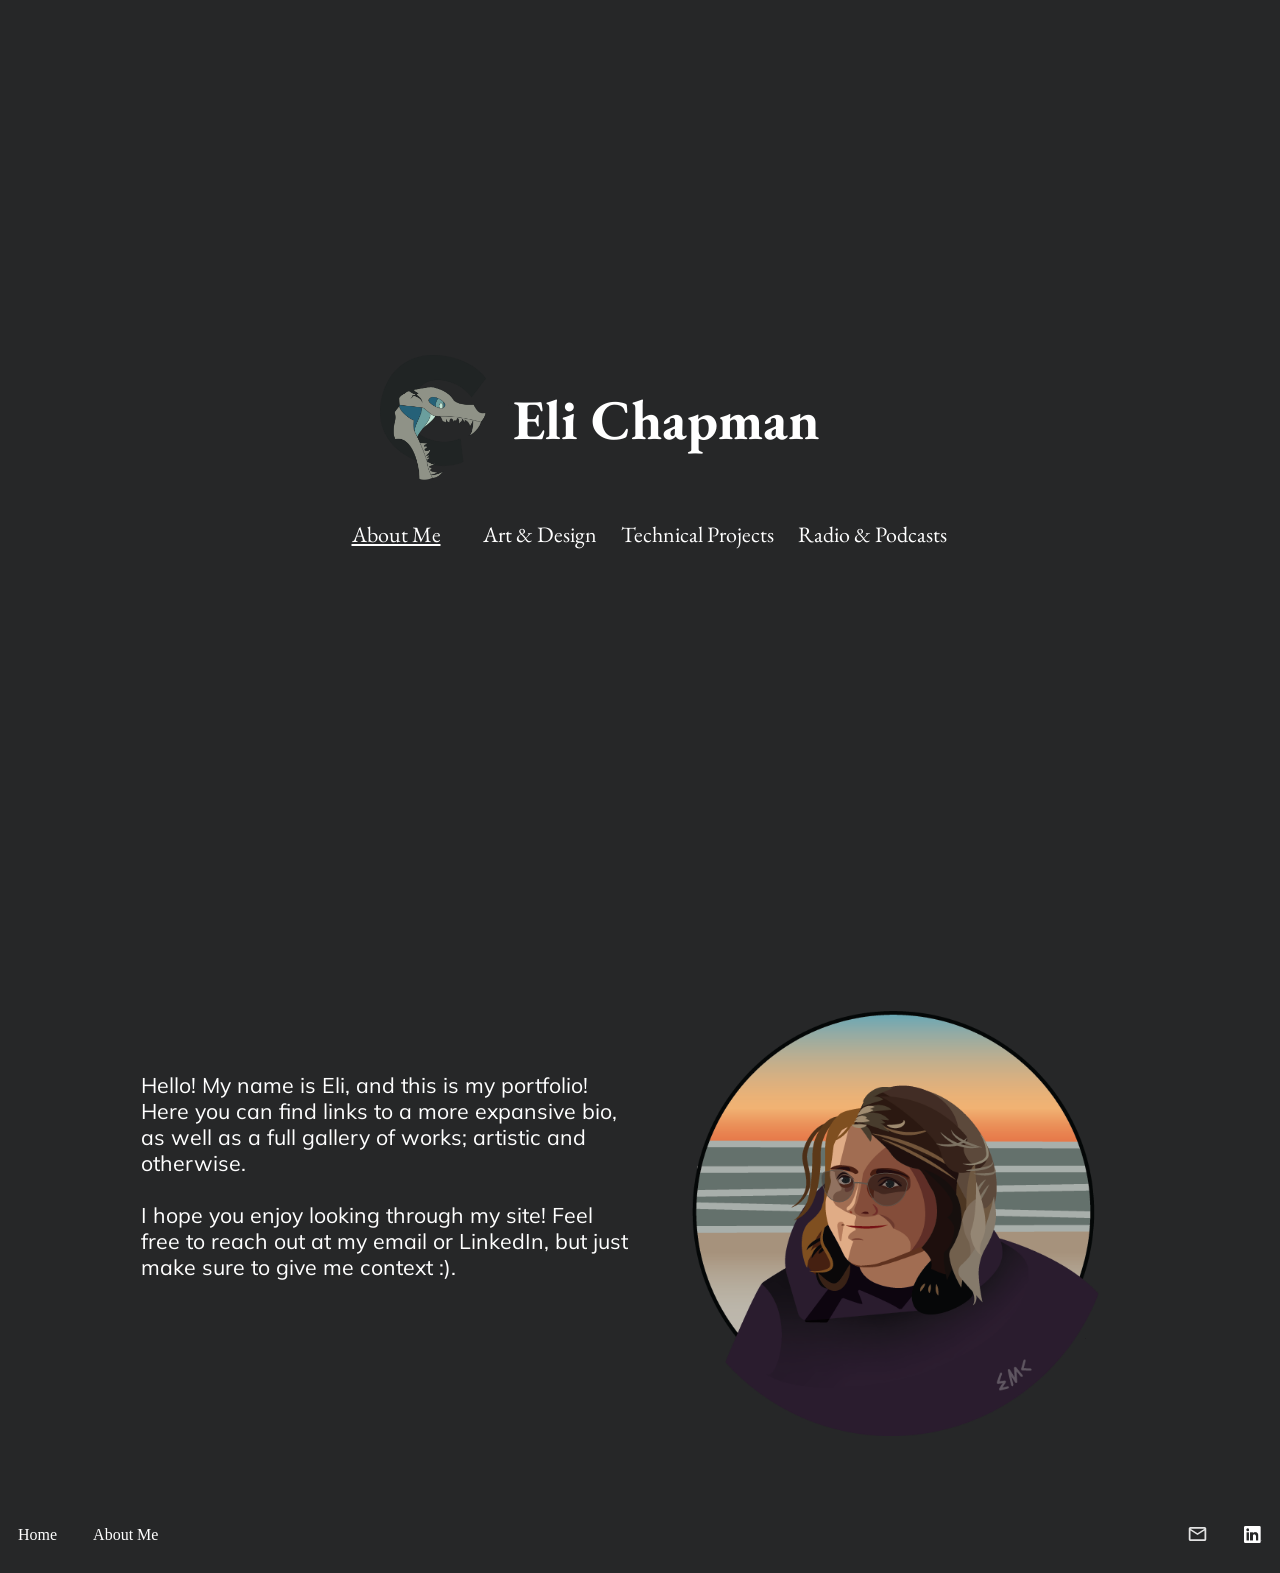
==== index.html @ 6dafadf7 "WIP HoH and JS descs" ====
<!--
Created by Eli Chapman
Last updated 3/26/25
Copyright 2025

Description: This is the index page for my personal portfolio page

Notes:
 - robots.txt is meant to stop general webcrawlers; art should be run through glaze/nightshade
 - fonts aquired from open foundry and google fonts

Sources:
- https://www.w3schools.com/css/ - CSS basics, includes all tabs on sidebar
- https://stackoverflow.com/questions/50455838/flexbox-not-full-width - flexbox stuff
- https://stackoverflow.com/questions/12048897/how-would-i-layer-an-element-below-another - position above/below
- https://www.w3schools.com/html/ - HTML basics, includes all tabs on sidebar
- https://www.w3schools.com/cssref/atrule_font-face.php - fonts
- https://developer.mozilla.org/en-US/docs/Web/CSS/CSS_fonts/Variable_fonts_guide - variable fonts
- https://www.w3schools.com/howto/howto_css_dropdown.asp
- https://www.w3.org/MarkUp/html3-tables/alignment.html - how to align horizontally in tables
- https://www.geeksforgeeks.org/html-align-attribute/ - why align is outdated
- https://www.dhiwise.com/post/html-open-link-in-new-tab-improve-user-navigation - going to a new tab when clicking a link
- https://www.w3schools.com/howto/howto_js_slideshow.asp - making a slideshow (for comics)
- https://www.w3schools.com/tags/tryit.asp?filename=tryhtml_link_mailto
- https://developer.mozilla.org/en-US/docs/Web/SVG/Attribute/viewBox
- https://stackoverflow.com/questions/24626908/how-to-get-rid-of-extra-space-below-svg-in-div-element
- https://stackoverflow.com/questions/15852401/how-to-reuse-the-html-code-in-every-html-page - potential code reuse
- https://www.w3schools.com/howto/howto_js_popup.asp
-https://www.w3schools.com/tags/tag_embed.asp
-https://help.figma.com/hc/en-us/articles/360039827134-Embed-files-and-prototypes
-https://www.w3schools.com/css/css_align.asp
-https://developer.mozilla.org/en-US/docs/Web/CSS/flex-grow
-->

<!DOCTYPE html>
<html>

<head>

    <title>Eli Chapman - Identity Through Art</title>
    <link rel="stylesheet" href="stylesheets/style1.css">
    <link rel="icon" href="images/Logo.png"> <!--favicon-->

</head>

<body style="overscroll-behavior: none;">

    <!--background image, will have things on top of it-->
    <img class="homepage-cover" src="images/porfolio-art/traditional/Sunset_Walk.png" style="z-index: -1;">

    <!--main layout of page-->
    <div class="flex-container" style="z-index: 0;">
        <!--blank div "box" is set to view height to allow seeing BG image-->
        <div style="height: 100vh; align-content: center;">
            <!--main menu is placed in the center of the empty box-->
            <table>
                <tr>
                    <td align="right">
                        <img src="images/Logo.png" style="height: 125px;">
                    </td>
                    <td align="left">
                        <!-- align is reccomended to be transfered into css -->
                        <h1>Eli Chapman</h1> 
                    </td>
                </tr>
                <tr>
                    <td colspan="2">
                        <!-- second table is used to align buttons across the colspan w/o depening on number -->
                        <table class="t-menu">
                            <tr>
                                <td>
                                    <button class="menu-button">
                                        <a href="./about.html">About Me</a>
                                    </button>
                                </td>
                                <td>
                                    <div class="dropdown">
                                        <button class="menu-button d-button">Art & Design</button>
                                        <div class="d-content">
                                            <a href="./traditional-art.html">Traditional</a>
                                            <a href="./digital-art.html">Digital</a>
                                            <a href="./comics.html">Comic</a>
                                        </div>
                                    </div>
                                </td>
                                <td>
                                    <div class="dropdown">
                                        <button class="menu-button d-button">Technical Projects</button>
                                        <div class="d-content">
                                            <a href="./ocean-of-magnolias.html">Ocean of Magnolias</a>
                                            <a href="./the-cafe.html">The Café</a>
                                            <a href="">More Coming Soon!</a>
                                        </div>
                                    </div>
                                </td>
                                <td>
                                    <div class="dropdown">
                                        <button class="menu-button d-button">Radio & Podcasts</button>
                                        <div class="d-content">
                                            <!-- noopener etc copied from https://www.dhiwise.com source to prevent some security concerns -->
                                            <a href="https://www.whitworthradio.com/" target="_blank" rel="noopener noreferrer">Whitworth Radio</a>
                                            <a href="https://open.spotify.com/show/3iHj1msCe6p6W4GeY8MZKP" target="_blank" rel="noopener noreferrer">A Very Normal Job Interview</a>
                                            <a href="https://open.spotify.com/show/7z2vKIqOejYljkPAVhijET" target="_blank" rel="noopener noreferrer">Diagnoses and Dragons</a>
                                            <a href="https://open.spotify.com/show/1VM0MpkA3njNZQ5J4aG63I" target="_blank" rel="noopener noreferrer">Incoming Broadcast...</a>
                                        </div>
                                    </div>
                                </td>
                            </tr>
                        </table>
                    </td>
                </tr>
            </table>
        </div>
        <!--second div "box" is set a grey background for text/images-->
        <div style="height: 600px; width: 100vw; background-color: rgb(38, 39, 40);" >
            <table style="width: 80vw; margin: auto;">
                <tr>
                    <td style="width: 50%;">
                        <p style="padding: 10px;">
                            Hello! My name is Eli, and this is my portfolio! Here you can find links to a more expansive bio, as well as a full gallery of works; artistic and otherwise.
                            <br><br>
                            I hope you enjoy looking through my site! Feel free to reach out at my email or LinkedIn, but just make sure to give me context :).
                        </p>
                    </td>
                    <td style="width: 50%;" align="center">
                        <img src="images/vectorized-photo.png" style="height: 425px; padding-top: 100px;" >
                    </td>
                </tr>
            </table>
            
        </div>
    </div>

    <!--bottom navbar-->
    <!--links to other sections of website are left, right is socials-->
    <div class="flex-container">
        <ul class="bottom-navbar" style="z-index: 1; width: 100vw;">
            <li class="left"><a href="./index.html">Home</a></li>
            <li class="left"><a href="./about.html">About Me</a></li>
            
            <li class="right"><a href="https://www.linkedin.com/in/eli-chapman-ffffff/"><img src="images/icons/linkedInlogo-tm.png" style="height: 17px; display: block;"></a></li>
            <!-- modified the viewbox manually, but still a bit funky. id like to fix in future -->
            <li class="right"><a href="mailto:elichap9@gmail.com"><svg xmlns="http://www.w3.org/2000/svg" height="21px" viewBox="0 -850 960 960" width="21px" fill="#e3e3e3" style="display: block;"><path d="M160-160q-33 0-56.5-23.5T80-240v-480q0-33 23.5-56.5T160-800h640q33 0 56.5 23.5T880-720v480q0 33-23.5 56.5T800-160H160Zm320-280L160-640v400h640v-400L480-440Zm0-80 320-200H160l320 200ZM160-640v-80 480-400Z"/></svg></a></li>
        </ul>
    </div>

</body>
</html>
---- stylesheets/style1.css ----
/* main css file for porfolio */

/* custom fonts */
@font-face {
    font-family: Mulish-Light;
    src: url(../fonts/Mulish-VariableFont_wght.ttf);
    font-variation-settings: "wght" 200; /* controls variable font settings for weight: wght */
}

@font-face {
    font-family: Garamond-Normal;
    src: url(../fonts/EBGaramond-VariableFont_wght.ttf);
    font-variation-settings: "wght" 150; /* controls variable font settings for weight: wght */
}

/* main style of text/page */
p, h3, .d-content a {
    font-family: Mulish-Light;
    color: #ffffff;
}

h1, h2, .menu-button {
    font-family: Garamond-Normal;
    color: #ffffff;
}

p {
    font-size: 16pt;
}

h1 {
    font-size: 56px;
}

h2 {
    font-size: 48px;
}

h3 {
    font-size: 10pt;
}

body {
    background-color: rgb(38, 39, 40);
    
}

/* background image; done as not background-image property for more control and future parallax */
.homepage-cover {
    width: 110vw;
    opacity: 50%; /* opacity on top of background is used here (as opposed to an overlay) for convenience */
    position: fixed; 
    top: -45vh; /* width and position are static so even while resizing it looks ok */
    left: -3vw;
}

/* flex container for main content organization */
.flex-container{
    display: flex;
    flex-flow: nowrap column;
    justify-content: space-between;
    align-items: center;
} /* still havent figured out how to take full width, centering seems to work ok? */

.gallery-flex-wrapper {
    display: flex;
    flex-flow: wrap row;
    align-items: left;
    width: 80%;
    margin: auto;
    justify-content: space-between;
    
}

.gallery-flex-wrapper .gallery-flex-container {
    display: flex;
    flex-flow: wrap column;
    align-items: center;
    width: 33.3333%;
    justify-content: normal;
    
    /* items base percentage width on thier parent */
} 

.gallery-flex-wrapper .gallery-flex-container-alt{
    width: auto;
} 

/* gim1 is a flex box to evenly space its children and add padding*/
.gimBox-s1{
    width: 98%;
    justify-content: space-between;
    display: flex;
    padding-bottom: 1.5%;

}

/* description text is hidden until called */
p.desc-text {
    display: none;
}


.gimBox-s2{
    /* width: 98%; */
    width: 33%;
    
}

.gimBox-s2 .gal-img{
    width: 100%;
    
}

/* broken and sad */
/* .gimBox-s2 .gal-img-novel{
    width: 200%;
}
/*
.gimBox-s2 .gal-spacer{
    display: block;
    width: 200px;
    height: auto;
    background-color: brown;
    width: 100%;
}

.gimBox-s2 .gal-spacer-active{
    /* display: inline; 
    background-color: brown; 
    width: 100%;
} */

/* navbar and children */
ul.bottom-navbar {
    list-style-type: none;
    margin: 0;
    padding: 0;
    background-color: rgb(38, 39, 40);   
    overflow: hidden; 
}

li.left {
    float: left;
}

li.right {
    float: right;
}

a {
    display: block;
    padding: 2vh;
    color: #ffffff;
}

a.in-text-link{
    display: inline;
    padding: 0;
}

li a {
    text-decoration: none;
}

li a:hover {
    background-color: rgb(14, 14, 15);
}

.dropdown {
    position: relative;
    display: block;
}

/* buttons and menu hover display */
/* main button format, applied to all menu buttons */
.menu-button { 
    vertical-align: auto;
    background: none;
    padding-left: 10px;
    padding-right: 10px;
    font-size: 22px;
    border: none;
}

.menu-button a {
    text-decoration: underline;
}

.menu-button:hover, .menu-button a:hover {
    color: #bebebe;
}

.d-content {
    display: none;
    position: absolute;
    background-color: rgb(38, 39, 40);
}

.d-content a {
    text-decoration: none;
    font-size: 20px;
}

/* on hover, link menu is displayed */
.dropdown:hover .d-content { display: block; }

.d-content a:hover {
    background-color: rgb(14, 14, 15);
}

.comic-page {
    width: auto;
    height: 90vh;


}

.page-arrows {
    display: flex;

}

.page-button {
    display: block;
    background: rgb(38, 39, 40);
    padding-left: 5px;
    padding-right: 5px;
    border-radius: 30px;
    padding-top: 5.5px;
    position: relative;

}

.page-button:hover {
    background-color: rgb(14, 14, 15);
}
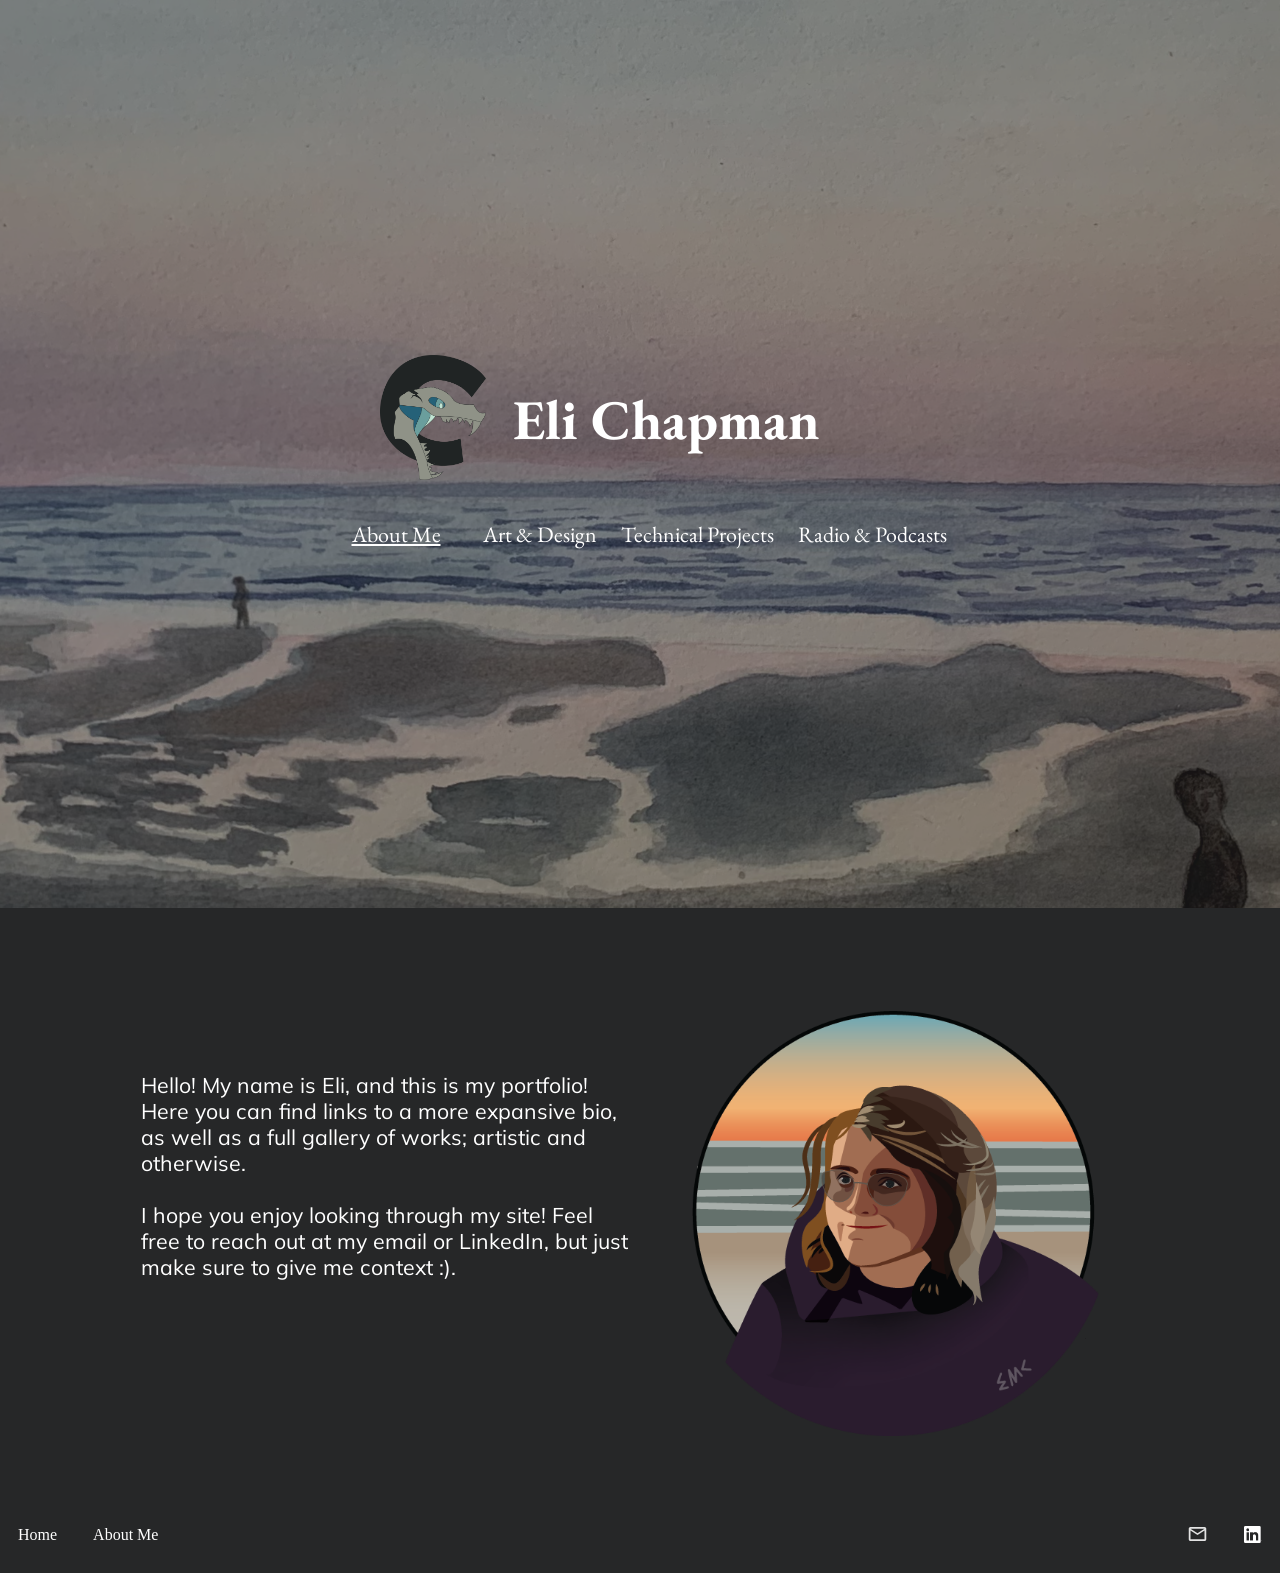
==== commit 266ea088: "fixed some sizing issues" ====
--- a/index.html
+++ b/index.html
@@ -1,35 +1,49 @@
 <!--
 Created by Eli Chapman
-Last updated 3/26/25
+Last updated 5/12/25
 Copyright 2025
 
 Description: This is the index page for my personal portfolio page
 
 Notes:
- - robots.txt is meant to stop general webcrawlers; art should be run through glaze/nightshade
+ - robots.txt is meant to stop general webcrawlers; art should still eventually be run through glaze/nightshade
  - fonts aquired from open foundry and google fonts
 
 Sources:
-- https://www.w3schools.com/css/ - CSS basics, includes all tabs on sidebar
-- https://stackoverflow.com/questions/50455838/flexbox-not-full-width - flexbox stuff
-- https://stackoverflow.com/questions/12048897/how-would-i-layer-an-element-below-another - position above/below
-- https://www.w3schools.com/html/ - HTML basics, includes all tabs on sidebar
-- https://www.w3schools.com/cssref/atrule_font-face.php - fonts
-- https://developer.mozilla.org/en-US/docs/Web/CSS/CSS_fonts/Variable_fonts_guide - variable fonts
-- https://www.w3schools.com/howto/howto_css_dropdown.asp
-- https://www.w3.org/MarkUp/html3-tables/alignment.html - how to align horizontally in tables
-- https://www.geeksforgeeks.org/html-align-attribute/ - why align is outdated
-- https://www.dhiwise.com/post/html-open-link-in-new-tab-improve-user-navigation - going to a new tab when clicking a link
-- https://www.w3schools.com/howto/howto_js_slideshow.asp - making a slideshow (for comics)
-- https://www.w3schools.com/tags/tryit.asp?filename=tryhtml_link_mailto
-- https://developer.mozilla.org/en-US/docs/Web/SVG/Attribute/viewBox
-- https://stackoverflow.com/questions/24626908/how-to-get-rid-of-extra-space-below-svg-in-div-element
-- https://stackoverflow.com/questions/15852401/how-to-reuse-the-html-code-in-every-html-page - potential code reuse
-- https://www.w3schools.com/howto/howto_js_popup.asp
--https://www.w3schools.com/tags/tag_embed.asp
--https://help.figma.com/hc/en-us/articles/360039827134-Embed-files-and-prototypes
--https://www.w3schools.com/css/css_align.asp
--https://developer.mozilla.org/en-US/docs/Web/CSS/flex-grow
+ - basic knowledge (referenced heavily, but sporadically)
+    - https://www.w3schools.com/html/ - HTML basics, includes all tabs on sidebar
+    - https://www.w3schools.com/css/ - CSS basics, includes all tabs on sidebar
+    - https://www.w3schools.com/cssref/atrule_font-face.php - fonts
+
+ - specific features
+    - https://www.w3schools.com/howto/howto_css_dropdown.asp - dropdown menu
+    - https://www.w3schools.com/howto/howto_js_slideshow.asp - making a slideshow (for comics)
+    - https://developer.mozilla.org/en-US/docs/Web/CSS/CSS_fonts/Variable_fonts_guide - variable fonts
+    - https://www.dhiwise.com/post/html-open-link-in-new-tab-improve-user-navigation - going to a new tab when clicking a link
+    - https://www.w3schools.com/tags/tryit.asp?filename=tryhtml_link_mailto - using Mailto links
+    - https://developer.mozilla.org/en-US/docs/Web/SVG/Attribute/viewBox - using SVGs
+        - https://stackoverflow.com/questions/24626908/how-to-get-rid-of-extra-space-below-svg-in-div-element - svg alignment
+    - https://www.w3schools.com/tags/tag_embed.asp - embed tag
+    - https://help.figma.com/hc/en-us/articles/360039827134-Embed-files-and-prototypes - embedding tags
+    - https://www.w3schools.com/html/html_div.asp - div alignment
+
+ - interaction questions (referenced to answer why specific things aren't working and the like, typically mostly just looked at)
+    - https://stackoverflow.com/questions/50455838/flexbox-not-full-width - flexbox stuff
+    - https://stackoverflow.com/questions/12048897/how-would-i-layer-an-element-below-another - position above/below
+    - https://www.w3.org/MarkUp/html3-tables/alignment.html - how to align horizontally in tables
+    - https://www.geeksforgeeks.org/html-align-attribute/ - align is outdated & how to do better
+    - https://developer.mozilla.org/en-US/docs/Web/CSS/flex-grow - image growth in flexboxes
+    - https://www.w3schools.com/css/css_align.asp
+    - https://stackoverflow.com/questions/4781573/how-can-i-make-a-bar-flush-with-the-top-left-and-right-of-a-browser-window-in
+    - https://stackoverflow.com/questions/15852401/how-to-reuse-the-html-code-in-every-html-page - potential code reuse (unused, requires PHP or jQuery)
+    - https://www.w3schools.com/howto/howto_js_popup.asp - doing a popup (unused)
+    - https://stackoverflow.com/questions/25080716/why-do-block-elements-go-behind-a-float-and-inline-go-around
+
+TODO:
+ - clean up comments & code
+ - add Web/GD projects
+ - fix loading stuff
+ - code-re-use
 -->
 
 <!DOCTYPE html>
@@ -45,9 +59,16 @@
 
 <body style="overscroll-behavior: none;">
 
-    <!--background image, will have things on top of it-->
-    <img class="homepage-cover" src="images/porfolio-art/traditional/Sunset_Walk.png" style="z-index: -1;">
-
+    <!-- https://www.w3schools.com/html/html_images_picture.asp -->
+    <!-- background image, will have things on top of it -->
+    <!-- done as a seprate aspect from background-image for extra flexibility -->
+    <picture>
+        <source media="(min-width: 1300px)" srcset="images/Home_Page-Background/computer.png">
+        <source media="(min-width: 950px)" srcset="images/Home_Page-Background/tab2.png">
+        <source media="(min-width: 700px)" srcset="images/Home_Page-Background/tab.png">
+        <img class="homepage-cover" src="images/Home_Page-Background/phone.png" style="z-index: -1;">
+    </picture>
+    
     <!--main layout of page-->
     <div class="flex-container" style="z-index: 0;">
         <!--blank div "box" is set to view height to allow seeing BG image-->
@@ -55,10 +76,10 @@
             <!--main menu is placed in the center of the empty box-->
             <table>
                 <tr>
-                    <td align="right">
+                    <td style="text-align: right;">
                         <img src="images/Logo.png" style="height: 125px;">
                     </td>
-                    <td align="left">
+                    <td style="text-align: left;">
                         <!-- align is reccomended to be transfered into css -->
                         <h1>Eli Chapman</h1> 
                     </td>
@@ -79,6 +100,8 @@
                                         <div class="d-content">
                                             <a href="./traditional-art.html">Traditional</a>
                                             <a href="./digital-art.html">Digital</a>
+                                            <a href="./graphic-design.html">Graphic Design</a>
+                                            <a href="./web-design.html">Web Design</a>
                                             <a href="./comics.html">Comic</a>
                                         </div>
                                     </div>
@@ -122,8 +145,12 @@
                             I hope you enjoy looking through my site! Feel free to reach out at my email or LinkedIn, but just make sure to give me context :).
                         </p>
                     </td>
-                    <td style="width: 50%;" align="center">
-                        <img src="images/vectorized-photo.png" style="height: 425px; padding-top: 100px;" >
+                    <td style="width: 50%; text-align: center;">
+                        <!-- picture makes sure image is only shown if there is room for it -->
+                        <picture>
+                            <source media="(min-width: 800px)" srcset="images/vectorized-photo.png">
+                            <img src="" style="height: 425px; padding-top: 100px;">
+                        </picture>
                     </td>
                 </tr>
             </table>
@@ -131,13 +158,14 @@
         </div>
     </div>
 
-    <!--bottom navbar-->
-    <!--links to other sections of website are left, right is socials-->
+    <!-- bottom navbar -->
+    <!-- links to other sections of website are left, right is socials -->
+    <!-- eventually integrating code re-use and a more robust framework (jQuery or something) -->
     <div class="flex-container">
         <ul class="bottom-navbar" style="z-index: 1; width: 100vw;">
             <li class="left"><a href="./index.html">Home</a></li>
             <li class="left"><a href="./about.html">About Me</a></li>
-            
+
             <li class="right"><a href="https://www.linkedin.com/in/eli-chapman-ffffff/"><img src="images/icons/linkedInlogo-tm.png" style="height: 17px; display: block;"></a></li>
             <!-- modified the viewbox manually, but still a bit funky. id like to fix in future -->
             <li class="right"><a href="mailto:elichap9@gmail.com"><svg xmlns="http://www.w3.org/2000/svg" height="21px" viewBox="0 -850 960 960" width="21px" fill="#e3e3e3" style="display: block;"><path d="M160-160q-33 0-56.5-23.5T80-240v-480q0-33 23.5-56.5T160-800h640q33 0 56.5 23.5T880-720v480q0 33-23.5 56.5T800-160H160Zm320-280L160-640v400h640v-400L480-440Zm0-80 320-200H160l320 200ZM160-640v-80 480-400Z"/></svg></a></li>
--- a/stylesheets/style1.css
+++ b/stylesheets/style1.css
@@ -42,6 +42,9 @@
 
 body {
     background-color: rgb(38, 39, 40);
+    /* added b/c of https://stackoverflow.com/questions/4781573/how-can-i-make-a-bar-flush-with-the-top-left-and-right-of-a-browser-window-in */
+    padding: 0px;
+    border: 0px;
     
 }
 
@@ -50,7 +53,7 @@
     width: 110vw;
     opacity: 50%; /* opacity on top of background is used here (as opposed to an overlay) for convenience */
     position: fixed; 
-    top: -45vh; /* width and position are static so even while resizing it looks ok */
+    top: -45vh; /* width and position are static so even while resizing it looks ok (why did it get reset??? */
     left: -3vw;
 }
 
@@ -96,8 +99,9 @@
 }
 
 /* description text is hidden until called */
-p.desc-text {
+.desc-text{
     display: none;
+
 }
 
 
@@ -234,4 +238,10 @@
 
 .page-button:hover {
     background-color: rgb(14, 14, 15);
+}
+
+/* allows for easy division of inline blocks */
+.spacer {
+    display: block;
+    height: 15vh;
 }
